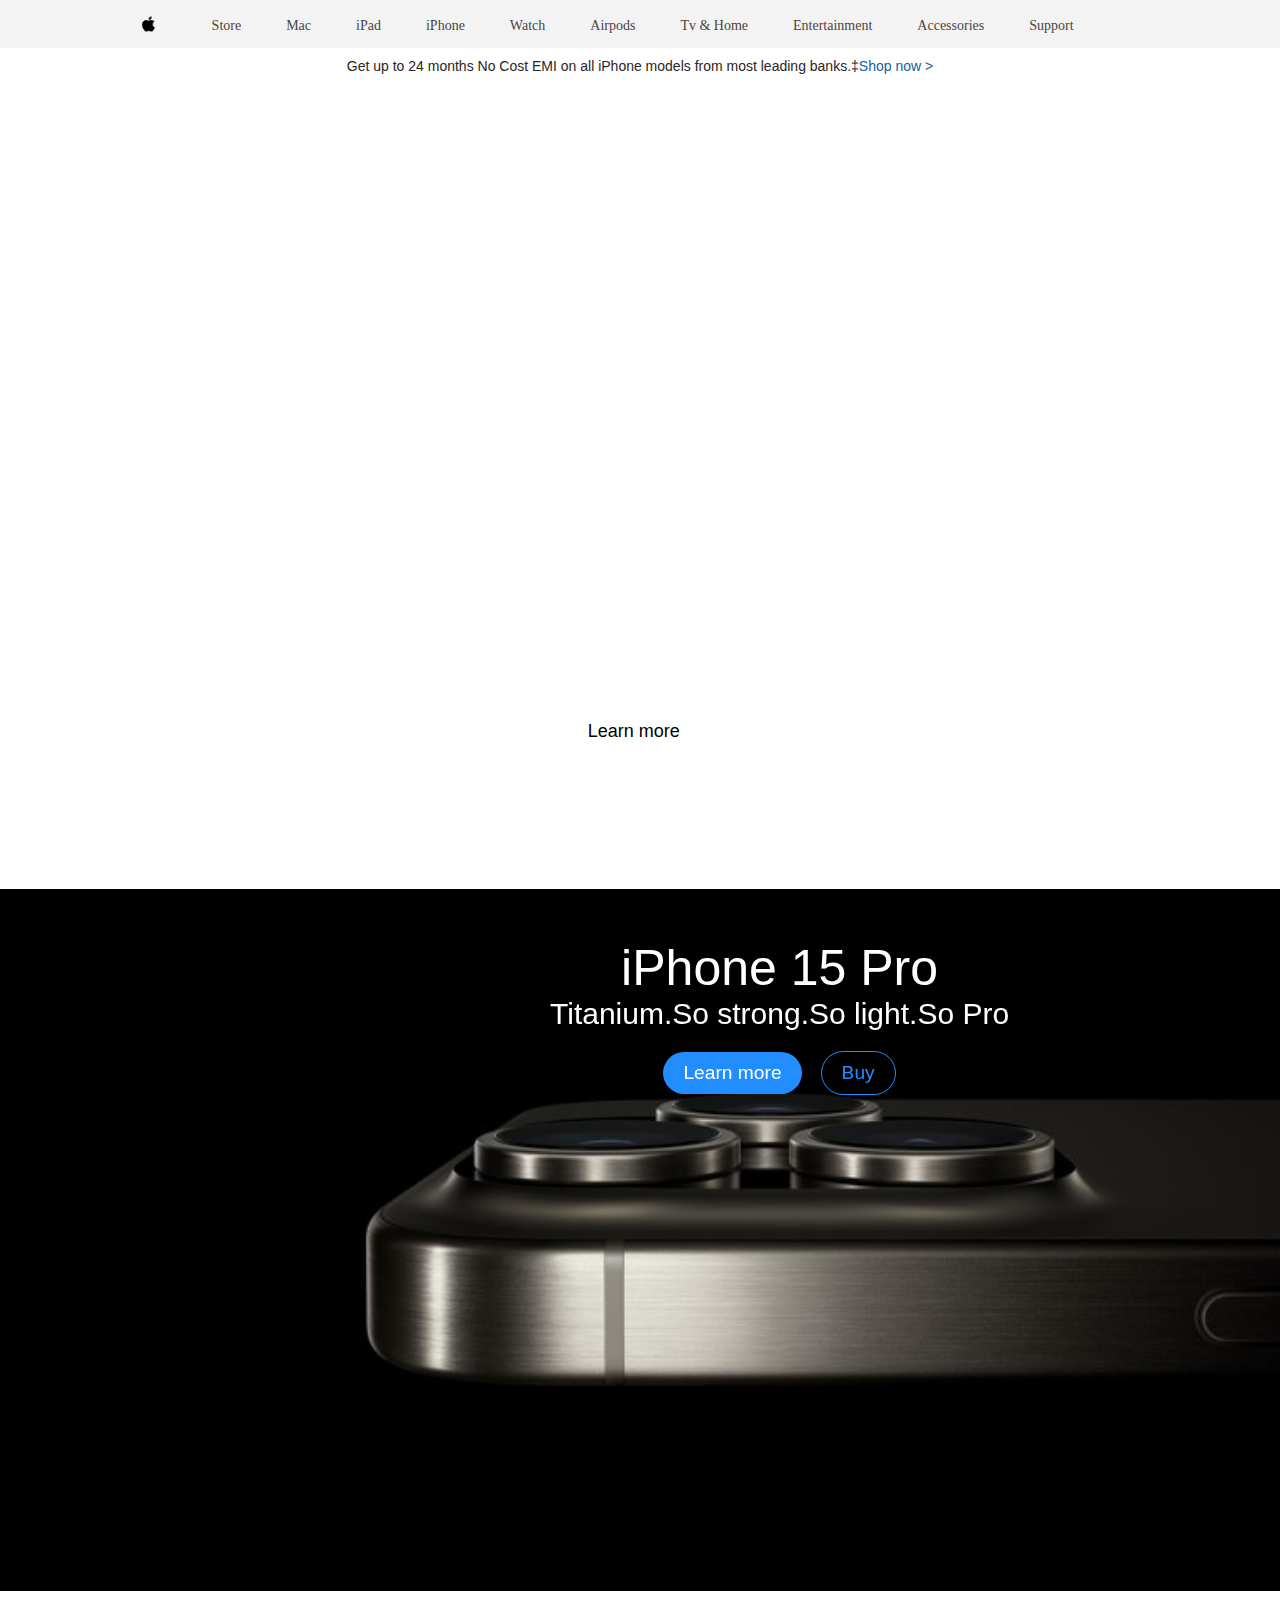
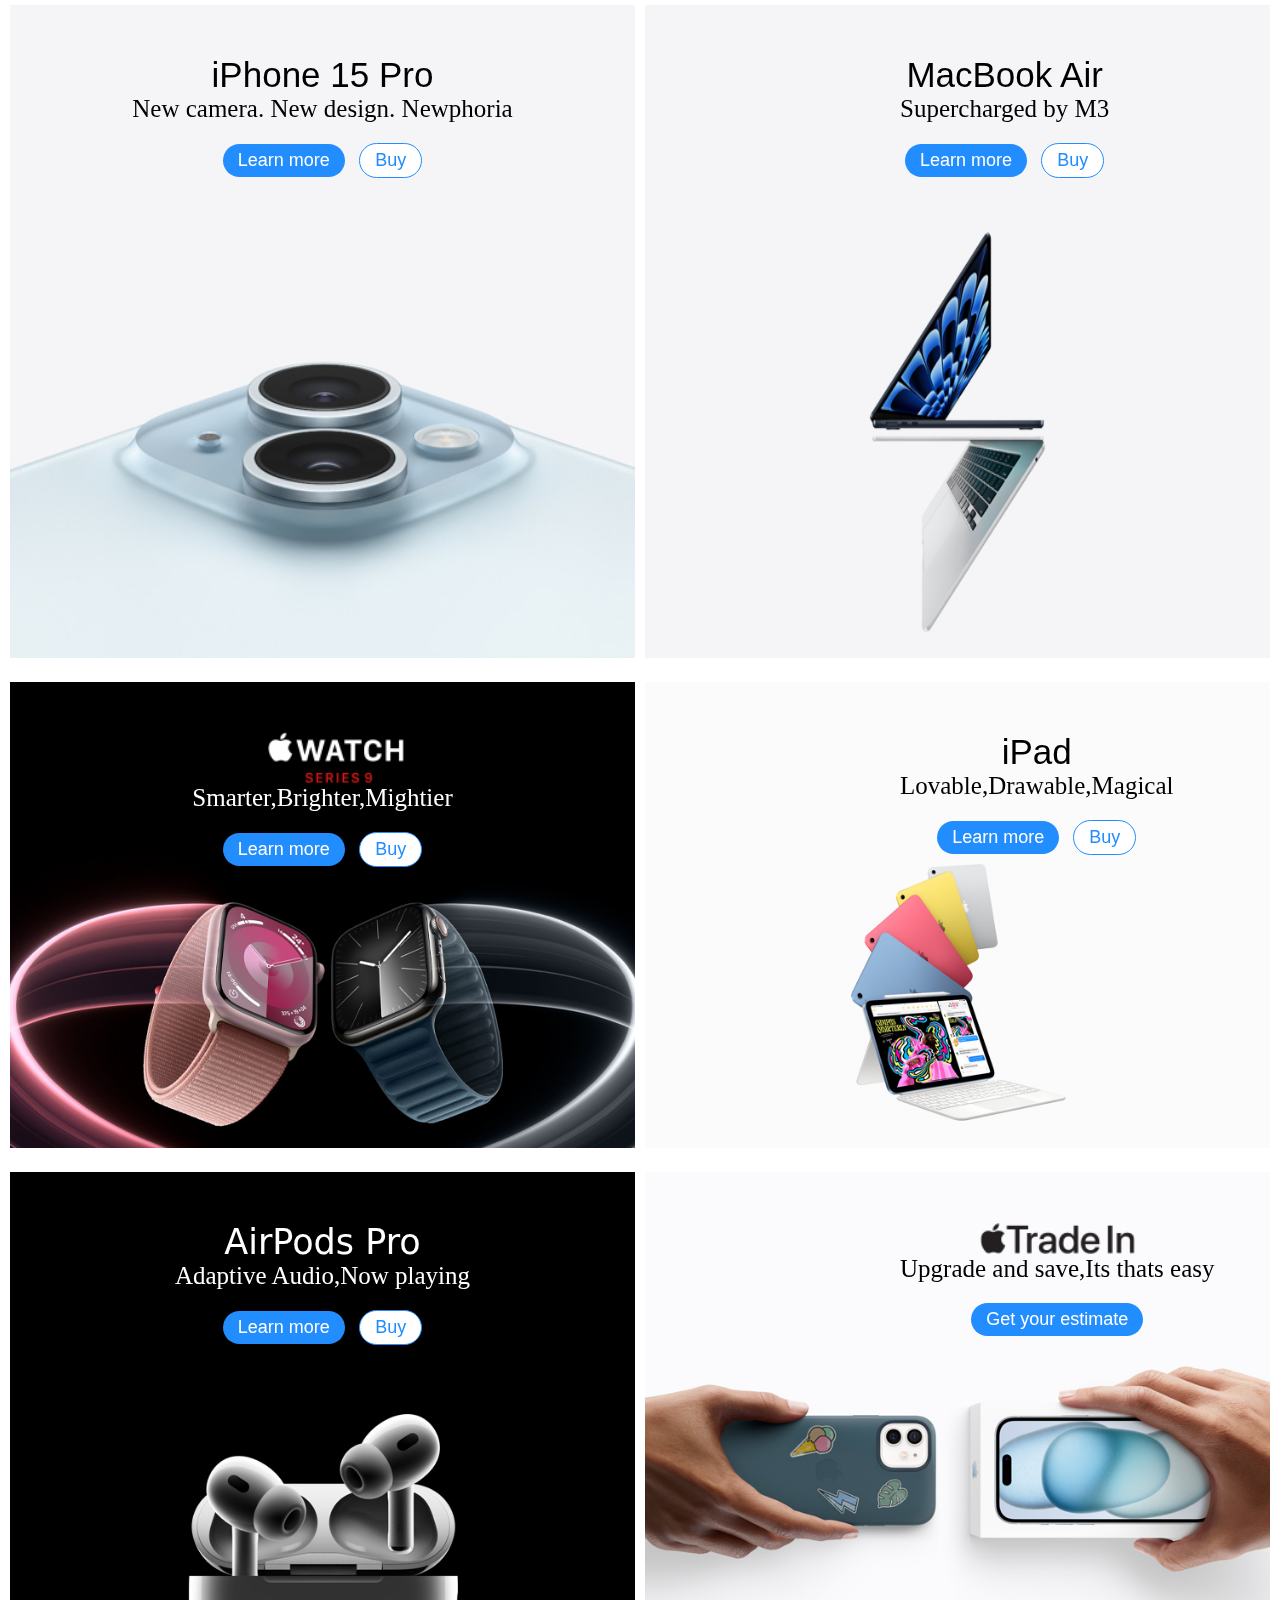
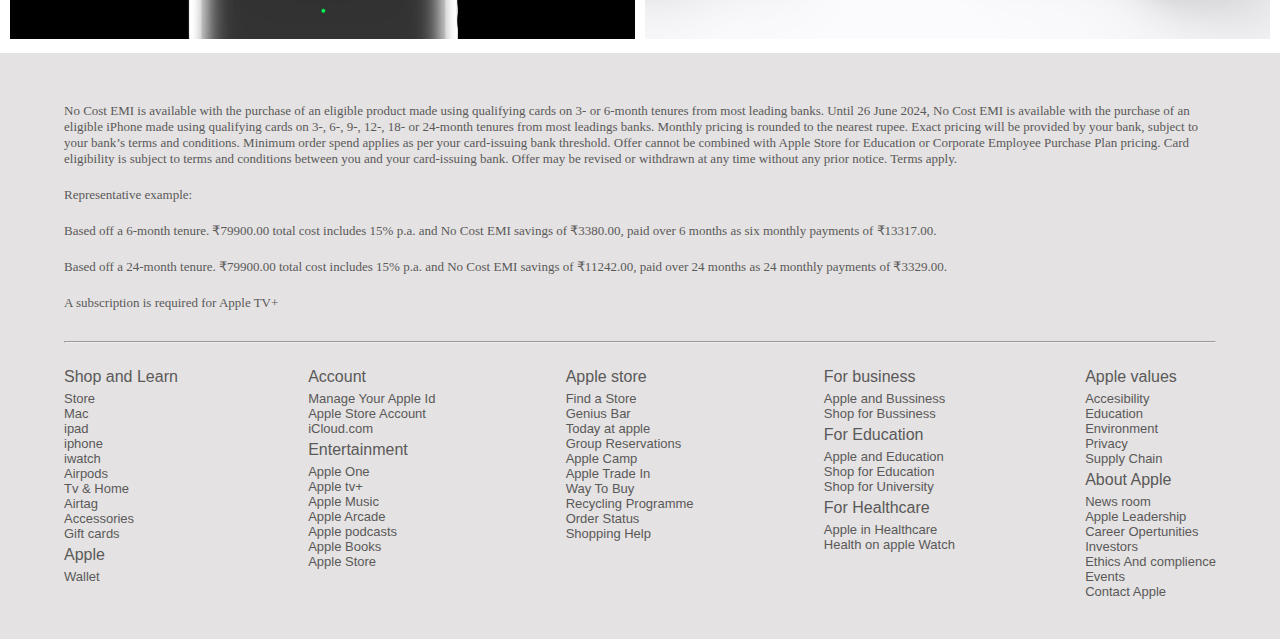
==== apple.html @ 3f97a509 "https://github.com/Shiyas-pangode/apple-education--clone" ====
<!DOCTYPE html>
<html lang="en">
<head>
    <link rel="shortcut icon" href="img/fav icon.png" type="image/x-icon"/>
    <link rel="stylesheet" href="apple.css"/>
    <link rel="stylesheet" href="https://cdnjs.cloudflare.com/ajax/libs/font-awesome/6.5.2/css/all.min.css" integrity="sha512-SnH5WK+bZxgPHs44uWIX+LLJAJ9/2PkPKZ5QiAj6Ta86w+fsb2TkcmfRyVX3pBnMFcV7oQPJkl9QevSCWr3W6A==" crossorigin="anonymous" referrerpolicy="no-referrer" />
    <meta charset="UTF-8"/>
    <meta name="viewport" content="width=device-width, initial-scale=1.0"/>
    <title>Apple (India)</title>
</head>
<body>
    <header>
    <section id="navbar">
        <div class="wrapper">
            <div class="header">
                <div class="nav-left">
                    <h1 class="logo">
                        <a href="index.html"><img src="img/apple-logo-icon-14895.png" alt="logo"></a>                    
                    </h1>
                </div>
                <div class="nav-mid">
                    <ul>                    
                        <li><a href="index.html">Store</a></li>
                        <li><a href="index.html">Mac</a></li>
                        <li><a href="index.html">iPad</a></li>
                        <li><a href="index.html">iPhone</a></li>
                        <li><a href="index.html">Watch</a></li>
                        <li><a href="#">Airpods</a></li>
                        <li><a href="#">Tv & Home</a></li>
                        <li><a href="#">Entertainment</a></li>
                        <li><a href="#">Accessories</a></li>
                        <li><a href="#">Support</a></li> 
                        <i class="fa-solid fa-magnifying-glass"></i>
                        <i class="fa-solid fa-bag-shopping"></i>          
                    </ul>
                    
                </div>
            </div>
        </div>
    </section>
    <section id="header_bottom">
        <p>
            Get up to 24 months No Cost EMI on all iPhone models from most leading banks.‡<a href="#">Shop now ></a>
        </p>
    </section>
    </header>
    
    <!-- Spotlight Section -->
    <section id="spotlight">
        <div class="spotvideo">
            <video src="img/apple video.mp4" autoplay muted loop></video>
        </div>
        <div class="spot">
            <div class="spottext">
               
                <H2>Relax,it's iphone.</H2>
                <p>Depandably durable.</p>
                <button>Learn more</button>
            </div>
        </div>
    </section>
    <section id="spotframe">
        <div class="imgframe">
            <img src="img/apple2.jpg" alt="image">
        </div>
        <div class="imgtext">
            <p>iPhone 15 Pro </p>
            <span>Titanium.So strong.So light.So Pro</span>
                <div class="spotspace">
                    <button class="button1">Learn more </button>
                    <button class="button2">Buy</button>
                </div>

        </div>

    </section>
    
<div id="container">
      <section id="products">
          <div class="imgproducts">
              <img src="img/iphone 15pro apple.jpg" alt="image"/> 
          </div>
          <div class="productstext">
            <p>iPhone 15 Pro</p>
            <span>New camera. New design. Newphoria</span>
            <div class="productsbutton">            
              <button class="button3">Learn more</button>
              <button class="button4">Buy</button>
            </div>
          </div>
          
      </section>
      <section id="macbook">
          <div class="macimg">
               <img src="img/macbook air.jpg" alt="image"/>
               <div class="mactext">
                <p>MacBook Air</p>
                <span>Supercharged by M3</span>
                <div class="macbutton">            
                  <button class="buttona">Learn more</button>
                  <button class="buttonb">Buy</button>
                </div>
            </div>
               
          </div>
          
      </section>
</div>
<div id="container">
    <section id="iwatch">
        <div class="imgiwatch">
            <img src="img/iwatch iphone.jpg" alt="image"/> 
        </div>
        <div class="iwatchtext">
          <p><img src="img/watch seriesn9.png" alt="image"></p>
          <span>Smarter,Brighter,Mightier</span>
          <div class="iwatchbutton">            
            <button class="buttoni1">Learn more</button>
            <button class="buttoni2">Buy</button>
          </div>
        </div>
        
    </section>
    <section id="ipad">
        <div class="ipadimg">
             <img src="img/ipad iphone.jpg" alt="image"/>
             <div class="ipadtext">
              <p>iPad</p>
              <span>Lovable,Drawable,Magical</span>
              <div class="ipadbutton">            
                <button class="buttonia">Learn more</button>
                <button class="buttonib">Buy</button>
              </div>
          </div>
             
        </div>
        
    </section>
</div>
<div id="container">
    <section id="airpod">
        <div class="imgairpod">
            <img src="img/airpod iphone.jpg" alt="image"/> 
        </div>
        <div class="airpodtext">
          <p>AirPods Pro</p>
          <span>Adaptive Audio,Now playing</span>
          <div class="airpodbutton">            
            <button class="buttona1">Learn more</button>
            <button class="buttona2">Buy</button>
          </div>
        </div>
        
    </section>
    <section id="iphone">
        <div class="iphoneimg">
             <img src="img/promo apple.jpg" alt="image"/>
             <div class="iphonetext">
              <img src="img/trade in apple.png" alt="logo">
              <span>Upgrade and save,Its thats easy</span>
              <div class="iphonebutton">            
                <button class="buttonpa">Get your estimate</button>
               
              </div>
          </div>
             
        </div>
        
    </section>
</div>
<footer>
    <div class="wrapper">
        <div class="footer-top">       
            <p>
                No Cost EMI is available with the purchase of an eligible product made using qualifying cards on 3- or 6-month tenures from most leading banks. Until 26 June 2024, No Cost EMI is available with the purchase of an eligible iPhone made using qualifying cards on 3-, 6-, 9-, 12-, 18- or 24-month tenures from most leadings banks. Monthly pricing is rounded to the nearest rupee. Exact pricing will be provided by your bank, subject to your bank’s terms and conditions. Minimum order spend applies as per your card-issuing bank threshold. Offer cannot be combined with Apple Store for Education or Corporate Employee Purchase Plan pricing. Card eligibility is subject to terms and conditions between you and your card-issuing bank. Offer may
                be revised or withdrawn at any time without any prior notice. Terms apply.
            </p>
            <p>
                Representative example:
            </p>                                      
            <p>Based off a 6-month tenure. ₹79900.00 total cost includes 15% p.a. and No Cost EMI savings of ₹3380.00, paid over 6 months as six monthly payments of ₹13317.00.</p>
            <p>Based off a 24-month tenure. ₹79900.00 total cost includes 15% p.a. and No Cost EMI savings of ₹11242.00, paid over 24 months as 24 monthly payments of ₹3329.00.</p>
            <p>A subscription is required for Apple TV+</p>
            </p>
            <hr />
        </div>
            <div class="footerbottom">
                <div>
                    <H4>Shop and Learn</H4>
                    <li><a href="#">Store</a></li>
                    <li><a href="#">Mac</a></li>
                    <li><a href="#">ipad</a></li>
                    <li><a href="#">iphone</a></li>
                    <li><a href="#">iwatch</a></li>
                    <li><a href="#">Airpods</a></li>
                    <li><a href="#">Tv & Home</a></li>
                    <li><a href="#">Airtag</a></li>
                    <li><a href="#">Accessories</a></li>
                    <li><a href="#">Gift cards</a></li>
                    <H4>Apple</H4>
                    <li><a href="#">Wallet</a></li>

                </div>
                <div>
                    <H4>Account</H4>
                    <li><a href="#">Manage Your Apple Id</a></li>
                    <li><a href="#">Apple Store Account</a></li>
                    <li><a href="#">iCloud.com</a></li>
                    <H4>Entertainment</H4>
                    <li><a href="#">Apple One</a></li>
                    <li><a href="#"></a>Apple tv+</li>
                    <li><a href="#">Apple Music</a></li>
                    <li><a href="#">Apple Arcade</a></li>
                    <li><a href="#">Apple podcasts</a></li>
                    <li><a href="#">Apple Books</a></li>
                    <li><a href="#">Apple Store</a></li>
                </div>
                <div>
                    <h4>Apple store</h4>
                    <li><a href="#">Find a Store</a></li>
                    <li><a href="#">Genius Bar</a></li>
                    <li><a href="#">Today at apple</a></li>
                    <li><a href="#">Group Reservations</a></li>
                    <li><a href="#">Apple Camp</a></li>
                    <li><a href="#">Apple Trade In</a></li>
                    <li><a href="#">Way To Buy</a></li>
                    <li><a href="#">Recycling Programme</a></li>
                    <li><a href="#">Order Status</a></li>
                    <li><a href="#">Shopping Help</a></li>
                </div>
                <div>
                    <h4>For business</h4>
                    <li><a href="#">Apple and Bussiness</a></li>
                    <li><a href="#">Shop for Bussiness</a></li>
                    <h4>For Education</h4>
                    <li><a href="#">Apple and Education</a></li>
                    <li><a href="#">Shop for Education</a></li>
                    <li><a href="#">Shop for University</a></li>
                    <h4>For Healthcare</h4>
                    <li><a href="#">Apple in Healthcare</a></li>
                    <li><a href="#">Health on apple Watch</a></li>
                </div>
                <div>
                    <h4>Apple values</h4>
                    <li><a href="#">Accesibility</a></li>
                    <li><a href="#">Education</a></li>
                    <li><a href="#">Environment</a></li>
                    <li><a href="#">Privacy</a></li>
                    <li><a href="#">Supply Chain</a></li>
                    <h4>About Apple</h4>
                    <li><a href="#">News room</a></li>
                    <li><a href="#">Apple Leadership</a></li>
                    <li><a href="#">Career Opertunities</a></li>
                    <li><a href="#">Investors</a></li>
                    <li><a href="#">Ethics And complience</a></li>
                    <li><a href="#">Events</a></li>
                    <li><a href="#">Contact Apple</a></li>
                    
                </div>

            </div>
    </div>            
    </div>
</footer>


</body>
</html>
---- apple.css ----
*{
    margin: 0;
    padding: 0;
}

.wrapper{
    width: 90%;
    margin: 0 auto;
    max-width: 1280px;
    top: 0;
}
#navbar{
    background-color:rgb(243, 243, 243);
    padding: 3px 0px;
    font-size: large;
    position: sticky;
    top: 0;
    font-family: 'Gill Sans', 'Gill Sans MT', Calibri, 'Trebuchet MS', sans-serife;
    
}
#navbar .header{
    display: flex;
    align-items: center;
    justify-content: center;
    gap: 40px;
}
#navbar .header .nav-left{
    width: 2.1%;
    padding-right: 6px;
}
#navbar .header .nav-left img{
    width: 100%;
}
#navbar .header .nav-mid ul{
    display: flex;
    list-style: none; 
    gap: 5px;
}
.nav-mid ul li{
    padding-left: 40px;
   
}
.nav-mid ul li:first-child {
    padding-left: 5px;
}
#navbar .header .nav-mid ul li{
    justify-content: space-between;
}
#navbar .header .nav-mid ul i{
    margin-left: 30px;
    font-size: medium;
    padding-top: 5px;
}
#navbar .header .nav-mid ul li a{
    color:rgb(76, 67, 67);
    text-decoration: none;
    font-size: 14px;
    
}
#navbar .header .nav-mid li{
    color:rgb(125, 14, 14);
}
#header_bottom p{
    text-align: center;
    color:rgb(44, 36, 36);
    background-color:white;
    font-size: 14px;
    padding: 10px;
    font-family:'Lucida Sans', 'Lucida Sans Regular', 'Lucida Grande', 'Lucida Sans Unicode', Geneva, Verdana, sans-serif
}
#header_bottom p a{
    color: rgb(18, 95, 158);
    text-decoration: none;
}
#spotlight .spotvideo video{
    height: 89vh;
    width: 100%;
    object-fit: cover;
}
#spotlight .spot{
    display: flex;
    flex-direction: column;
    justify-content: center;
    align-items: center;
}
#spotlight .spottext{
    font-weight: bold;
    position: absolute;
    bottom: 140px;
    color: white;
}
#spotlight{
    position: relative;
}

#spotlight .spot .spottext h2{

    font-size: 70px;
    font-family: 'Gill Sans', 'Gill Sans MT', Calibri, 'Trebuchet MS', sans-serif;
}   
#spotlight .spottext p {
    display: flex;
    justify-content: center;
    text-align: center;
    font-size: 30px;
   
    padding-top: 20px;
    padding-bottom: 20px;
}
#spotlight .spottext button{
    transform: translateX(200%);
    background-color: white;
    border: none;
    padding: 7px 10px;
    border-radius: 20px;
    font-size: large;
}

#spotframe{
    position: relative;

}
#spotframe .imgframe img{
    height: 78vh;
    width: 100%;
    object-fit: cover;

}
#spotframe  .imgtext  {
    position:absolute;
    display: flex;
    flex-direction: column;
    justify-content: center;
    align-items: center;
    text-align: center;
    color: white;
    top: 50px;
    left: 550px;

}
#spotframe .imgtext p{
    font-size: 50px;
    font-family:'Gill Sans', 'Gill Sans MT', Calibri, 'Trebuchet MS', sans-serif
}
#spotframe .imgtext span{
    font-size: 30px; 
    font-family: 'Gill Sans', 'Gill Sans MT', Calibri, 'Trebuchet MS', sans-serif;
}
#spotframe .imgtext .spotspace{
    margin-top: 20px;
}
#spotframe .imgtext .button1 {
    background-color: rgb(34, 141, 255);
    border: none;
    padding: 10px 20px;
    border-radius: 30px;
    color: white;
    font-size: larger;

}
#spotframe .imgtext .button2{
    
    color: rgb(34, 141, 255);
    border-radius: 30px;
    border:1px solid rgb(34, 141, 255);;
    background-color: black;
    padding: 10px 20px;
    font-size: larger;
    margin-left: 15px;
}
#container {
    display: flex;
    justify-content: space-around; 
    gap: 10px;
    padding: 10px 10px;
    background-color: white;
   
}
#products{
    display: flex;
    
    justify-content: space-around;
    width: 50%;
   
}
#products .imgproducts{
    position: relative;
    width: 100%;   
}

#products .imgproducts img {
    width: 100%;
    object-fit: cover;
    height: 72.5vh;
}

#products .productstext {
    position: absolute;
    
}
#products .productstext .productsbutton{
    margin-top: 20px;
}
#products .productstext{
    display: flex;
    flex-direction: column;
    justify-content: center;
    align-items: center;
    color: black; 
    margin-top: 50px;   
    margin-left: 0px;
    font-size: large;
    
}
#products .productstext p{
    font-size: 35px;
    font-family: 'Gill Sans', 'Gill Sans MT', Calibri, 'Trebuchet MS', sans-serif;
}
#products .productstext span{
    font-size: 25px;
}
#products .productstext .button3{
    background-color: rgb(34, 141, 255);
    border: none;
    padding: 6px 15px;
    border-radius: 30px;
    color: white;
    font-size: large;
}
#products .productstext .button4{
    color: rgb(34, 141, 255);
    border-radius: 30px;
    border:1px solid rgb(34, 141, 255);;
    background-color: white;
    padding: 6px 15px;
    font-size: large;
    margin-left: 10px; 

}

#macbook{
    display: flex;
    object-fit: cover;
    justify-content: space-around;
    width: 50%;
   

}

#macbook .macimg{
    position: relative;
    width: 100%;
  

}
#macbook .macimg img{
    width: 100%;
    height: 72.5vh;
    
   
}

#macbook  .mactext {
    position: absolute;
    top: 0;
}
#macbook .mactext{
    display: flex;
    flex-direction: column;
    align-items: center;
    margin-left: 255px;
    margin-top: 50px;
}
#macbook .mactext p{
    font-size: 35px;
    font-family: 'Gill Sans', 'Gill Sans MT', Calibri, 'Trebuchet MS', sans-serif;
   
}
#macbook .mactext span{
    font-size: 25px;
    
   
}
#macbook .mactext .macbutton{
    margin-top: 20px;
}
#macbook .mactext .buttona{
    background-color: rgb(34, 141, 255);
    border: none;
    padding: 6px 15px;
    border-radius: 30px;
    color: white;
    font-size: large;
}
#macbook .mactext .buttonb{
    color: rgb(34, 141, 255);
    border-radius: 30px;
    border:1px solid rgb(34, 141, 255);;
    background-color: white;
    padding: 6px 15px;
    font-size: large;
    margin-left: 10px;   

}
#container {
    display: flex;
    justify-content: space-around; 
    gap: 10px;
    padding: 10px 10px;
  
    background-color:white; 
}
#iwatch{
    display: flex;
    object-fit: cover;
    justify-content: space-around;
    width: 50%;
   
}
#iwatch .imgiwatch{
    position: relative;
    width: 100%;   
}

#iwatch .imgiwatch img{
    width: 100%;
   
    object-fit: cover;
}

#iwatch .iwatchtext {
    position: absolute;
}
#iwatch .iwatchtext .iwatchbutton{
    margin-top: 20px;
}
#iwatch .iwatchtext{
    display: flex;
    flex-direction: column;
    justify-content: center;
    align-items: center;
    color: white;    
    margin-left: 0px;
    font-size: large;
    padding-top: 50px;
    
}
#iwatch .iwatchtext img{
    display: flex;
    justify-content: center;
    font-size: 35px;
    font-family: 'Gill Sans', 'Gill Sans MT', Calibri, 'Trebuchet MS', sans-serif;
    width: 125%;
}
#iwatch .iwatchtext span{
    font-size: 25px;
}
#iwatch .iwatchtext .buttoni1{
    background-color: rgb(34, 141, 255);
    border: none;
    padding: 6px 15px;
    border-radius: 30px;
    color: white;
    font-size: large;
}
#iwatch .iwatchtext .buttoni2{
    color: rgb(34, 141, 255);
    border-radius: 30px;
    border:1px solid rgb(34, 141, 255);;
    background-color: white;
    padding: 6px 15px;
    font-size: large;
    margin-left: 10px; 

}

#ipad{
    display: flex;
    object-fit: cover;
    justify-content: space-around;
    width: 50%;
   

}

#ipad .ipadimg{
    position: relative;
    width: 100%;
  

}
#ipad .ipadimg img{
    width: 100%;
    /* height: 72.6vh; */
    object-fit: cover;
   
}

#ipad  .ipadtext {
    position: absolute;
    top: 0;
}
#ipad .ipadtext{
    display: flex;
    flex-direction: column;
    justify-content: center;
    align-items: center;
    margin-left: 255px;
    padding-top: 50px;
}
#ipad .ipadtext p{
    font-size: 35px;
    font-weight: 30px;
    font-family: 'Gill Sans', 'Gill Sans MT', Calibri, 'Trebuchet MS', sans-serif;
   
}
#ipad .ipadtext span{
    font-size: 25px;
    
   
}
#ipad .ipadtext .ipadbutton{
    margin-top: 20px;
}
#ipad .ipadtext .buttonia{
    background-color: rgb(34, 141, 255);
    border: none;
    padding: 6px 15px;
    border-radius: 30px;
    color: white;
    font-size: large;
}
#ipad .ipadtext .buttonib{
    color: rgb(34, 141, 255);
    border-radius: 30px;
    border:1px solid rgb(34, 141, 255);;
    background-color: white;
    padding: 6px 15px;
    font-size: large;
    margin-left: 10px;   

}
#container {
    display: flex;
    justify-content: space-around; 
    gap: 10px;
    padding: 10px 10px;
  
    ; 
}
#airpod{
    display: flex;
    object-fit: cover;
    justify-content: space-around;
    width: 50%;
   
}
#airpod .imgairpod{
    position: relative;
    width: 100%;   
}

#airpod .imgairpod img{
    width: 100%;
   

}

#airpod .airpodtext {
    position: absolute;
}
#airpod .airpodtext .airpodbutton{
    margin-top: 20px;
}
#airpod .airpodtext{
    display: flex;
    flex-direction: column;
    justify-content: center;
    align-items: center;
    color: white;    
    margin-left: 0px;
    font-size: large;
    padding-top: 50px;
    
}
#airpod .airpodtext p{
    display: flex;
    justify-content: center;
    font-size: 35px;
    font-family: system-ui, -apple-system, BlinkMacSystemFont, 'Segoe UI', Roboto, Oxygen, Ubuntu, Cantarell, 'Open Sans', 'Helvetica Neue', sans-serif
   
}
#airpod .airpodtext span{
    font-size: 25px;
}
#airpod .airpodtext .buttona1{
    background-color: rgb(34, 141, 255);
    border: none;
    padding: 6px 15px;
    border-radius: 30px;
    color: white;
    font-size: large;
}
#airpod .airpodtext .buttona2{
    color: rgb(34, 141, 255);
    border-radius: 30px;
    border:1px solid rgb(34, 141, 255);;
    background-color: white;
    padding: 6px 15px;
    font-size: large;
    margin-left: 10px; 

}

#iphone{
    display: flex;
    object-fit: cover;
    justify-content: space-around;
    width: 50%;
   

}

#iphone .iphoneimg{
    position: relative;
    width: 100%;
  

}
#iphone .iphoneimg img{
    width: 100%;
    
    
    object-fit: cover;
   
}

#iphone  .iphonetext {
    position: absolute;
    top: 0;
}
#iphone .iphonetext{
    display: flex;
    flex-direction: column;
    justify-content: center;
    align-items: center;
    margin-left: 255px;
    padding-top: 50px;
}
#iphone .iphonetext img{
    width: 50%;
    font-family: 'Gill Sans', 'Gill Sans MT', Calibri, 'Trebuchet MS', sans-serif;
   
}
#iphone .iphonetext span{
    font-size: 25px;
    
   
}
#iphone .iphonetext .iphonebutton{
    margin-top: 20px;
}
#iphone .iphonetext .buttonpa{
    background-color: rgb(34, 141, 255);
    border: none;
    padding: 6px 15px;
    border-radius: 30px;
    color: white;
    font-size: large;
}
#iphone .iphonetext .buttonpb{
    color: rgb(34, 141, 255);
    border-radius: 30px;
    border:1px solid rgb(34, 141, 255);;
    background-color: white;
    padding: 6px 15px;
    font-size: large;
    margin-left: 10px;   

}
footer {
    background-color: rgb(228, 226, 226);
    padding: 20px 0px;
}
footer .wrapper {
    padding: 20px 0px;
    color: rgb(90, 89, 89);
}
footer .wrapper .footer-top p{
    padding: 10px 0px;
    font-size: small;
}
.footerbottom{
    display: flex;
    justify-content: space-between;
    padding-top: 30px;

}
.footerbottom li{
   list-style: none;
   font-size: small;
   font-family: 'Gill Sans', 'Gill Sans MT', Calibri, 'Trebuchet MS', sans-serif;
    
}
.footerbottom li a{
    text-decoration: none;
    color: rgb(90, 89, 89);;
    
}
footer .wrapper .footerbottom{
    
    font-family: 'Gill Sans', 'Gill Sans MT', Calibri, 'Trebuchet MS', sans-serif;
    padding-top: 20px;
}
footer .wrapper .footerbottom h4{
    padding: 5px 0px;
    font-weight: 300;
}
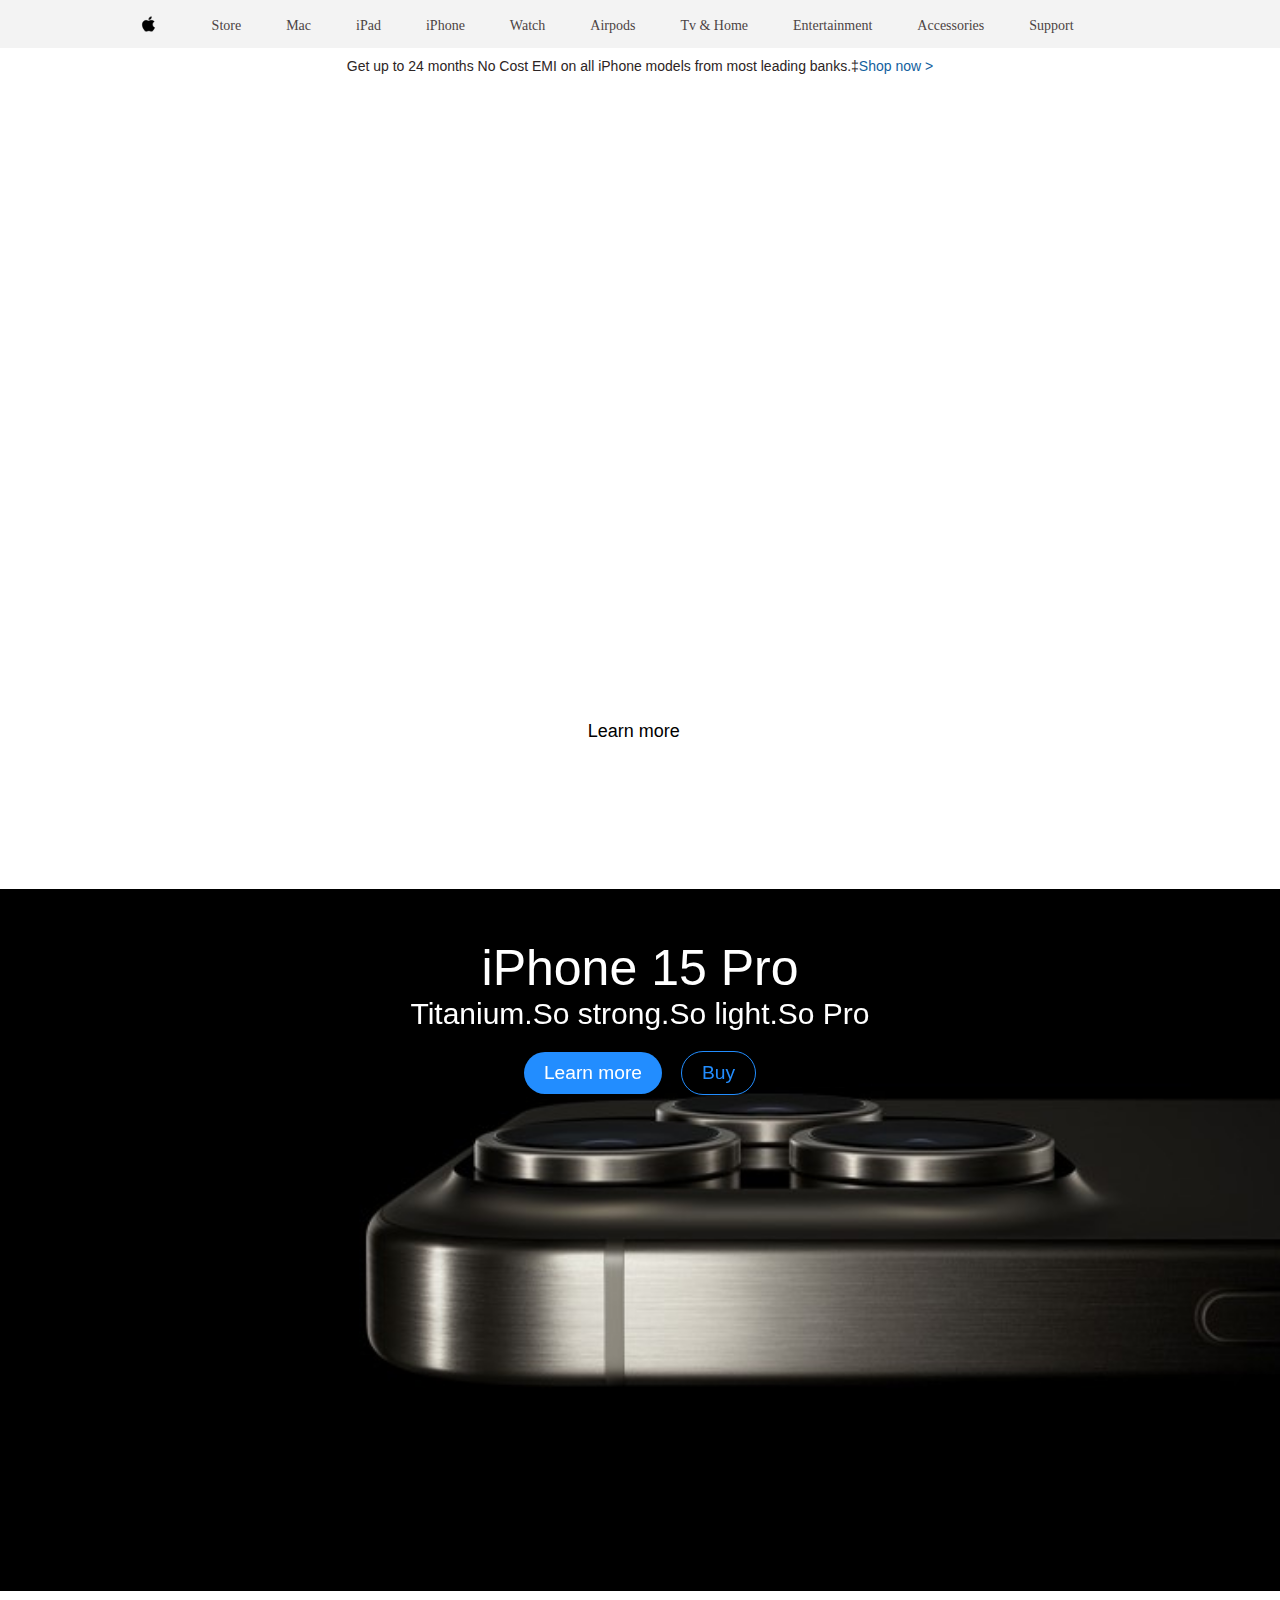
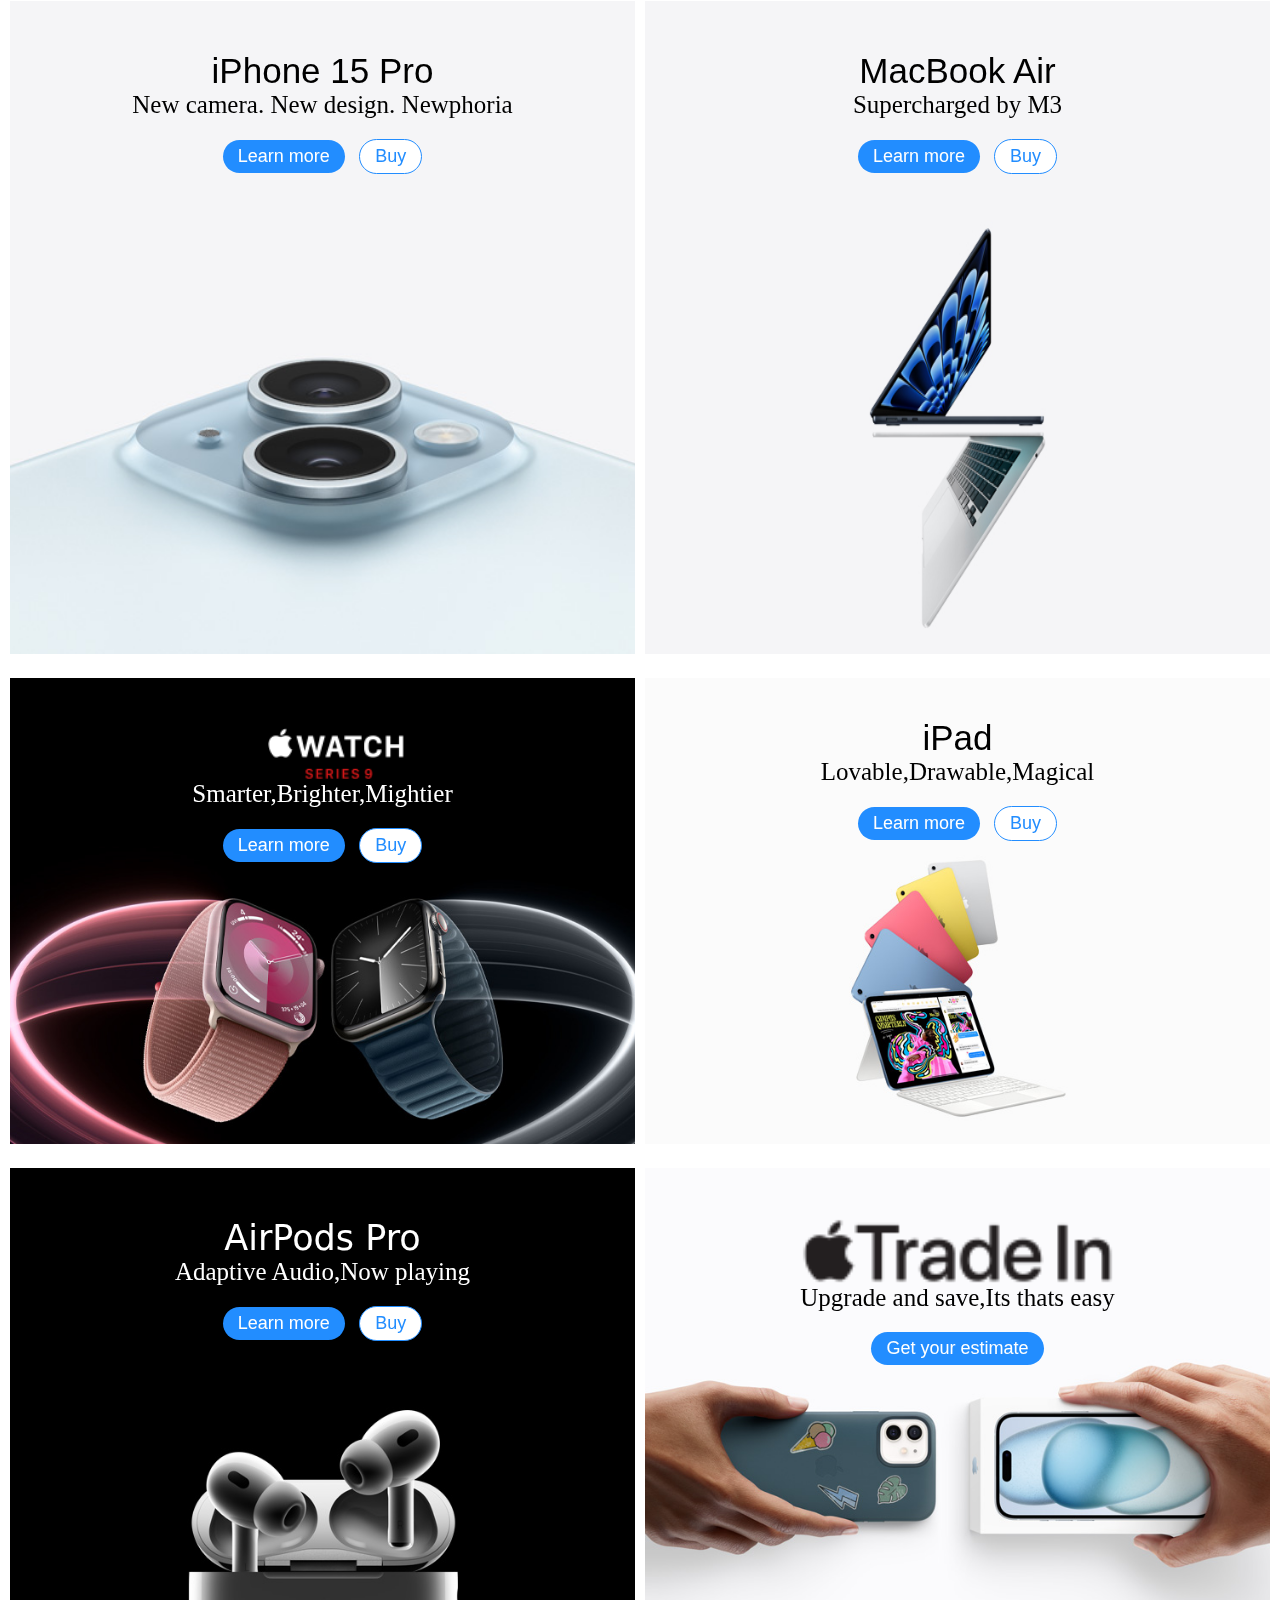
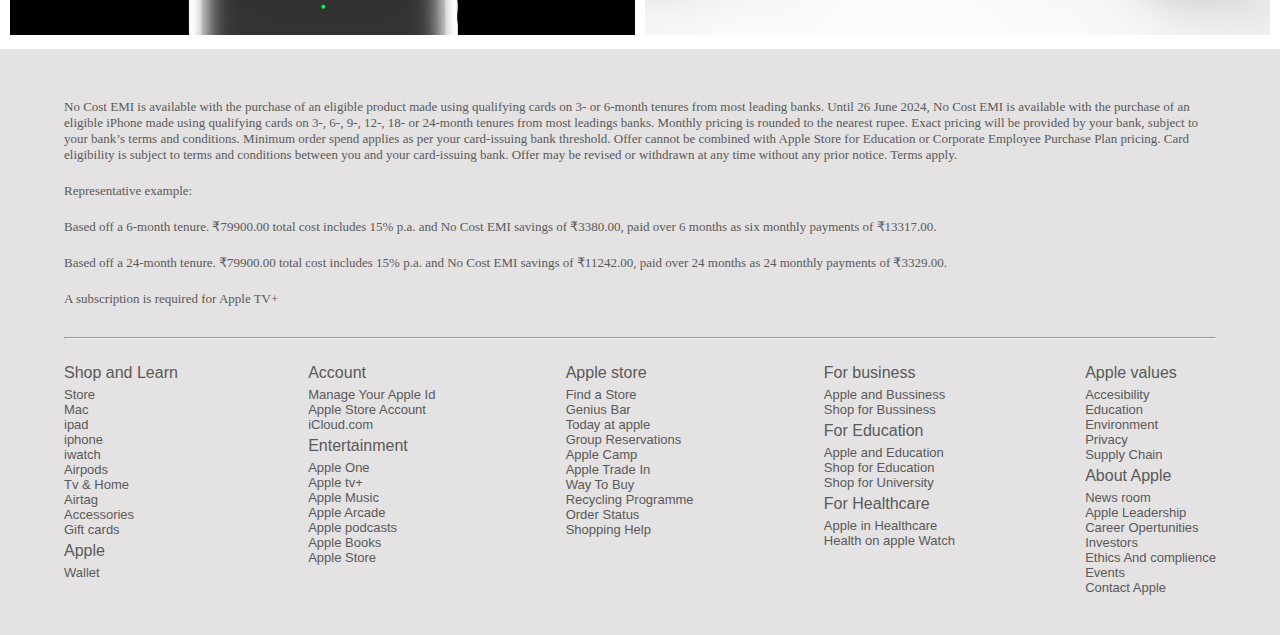
==== commit bb21cf4c: "https://github.com/Shiyas-pangode/apple-education--clone" ====
--- a/apple.html
+++ b/apple.html
@@ -25,11 +25,11 @@
                         <li><a href="index.html">iPad</a></li>
                         <li><a href="index.html">iPhone</a></li>
                         <li><a href="index.html">Watch</a></li>
-                        <li><a href="#">Airpods</a></li>
-                        <li><a href="#">Tv & Home</a></li>
-                        <li><a href="#">Entertainment</a></li>
-                        <li><a href="#">Accessories</a></li>
-                        <li><a href="#">Support</a></li> 
+                        <li><a class="li" href="#">Airpods</a></li>
+                        <li><a class="li" href="#">Tv & Home</a></li>
+                        <li><a class="li"  href="#">Entertainment</a></li>
+                        <li><a class="li" href="#">Accessories</a></li>
+                        <li><a class="li" href="#">Support</a></li> 
                         <i class="fa-solid fa-magnifying-glass"></i>
                         <i class="fa-solid fa-bag-shopping"></i>          
                     </ul>
--- a/apple.css
+++ b/apple.css
@@ -135,7 +135,7 @@
     text-align: center;
     color: white;
     top: 50px;
-    left: 550px;
+    width: 100%;
 
 }
 #spotframe .imgtext p{
@@ -194,16 +194,14 @@
     height: 72.5vh;
 }
 
-#products .productstext {
-    position: absolute;
-    
-}
 #products .productstext .productsbutton{
     margin-top: 20px;
 }
 #products .productstext{
-    display: flex;
-    flex-direction: column;
+    position: absolute;
+    display: flex;
+    flex-direction: column;
+    flex-wrap: wrap;
     justify-content: center;
     align-items: center;
     color: black; 
@@ -218,6 +216,8 @@
 }
 #products .productstext span{
     font-size: 25px;
+    display: flex;
+    flex-wrap: wrap;
 }
 #products .productstext .button3{
     background-color: rgb(34, 141, 255);
@@ -267,8 +267,9 @@
 #macbook .mactext{
     display: flex;
     flex-direction: column;
-    align-items: center;
-    margin-left: 255px;
+    justify-content: center;
+    align-items: center;
+    width: 100%;
     margin-top: 50px;
 }
 #macbook .mactext p{
@@ -404,9 +405,10 @@
     display: flex;
     flex-direction: column;
     justify-content: center;
-    align-items: center;
-    margin-left: 255px;
-    padding-top: 50px;
+    padding-top: 40px;
+    align-items: center;
+
+    width: 100%;
 }
 #ipad .ipadtext p{
     font-size: 35px;
@@ -544,7 +546,7 @@
     flex-direction: column;
     justify-content: center;
     align-items: center;
-    margin-left: 255px;
+    width: 100%;
     padding-top: 50px;
 }
 #iphone .iphonetext img{
@@ -616,3 +618,44 @@
     padding: 5px 0px;
     font-weight: 300;
 }
+@media(max-width:1280px){
+    #container {
+        display: flex;
+        justify-content: space-around; 
+        gap: 10px;
+        padding: 10px 10px;
+        background-color: white;
+       
+    }
+    #spotframe .imgframe  {
+        display: flex;
+        flex-direction: column;
+        justify-content: center;
+        align-items: center;
+        object-fit: cover;
+    }
+}
+@media(max-width :1080px){
+    #container {
+        display: flex;
+        flex-wrap: wrap;
+       
+    }
+}@media(max-width:980px){
+    .nav-mid .li{
+        display: none;
+    }
+    .footerbottom {
+        display: flex;
+        flex-wrap: wrap;
+        justify-content: space-between;
+        padding-top: 30px;
+    }
+    #macbook .mactext {
+        display: flex;
+        flex-direction: column;
+        align-items: center;
+        justify-content: center;
+        margin: none;
+    }
+}